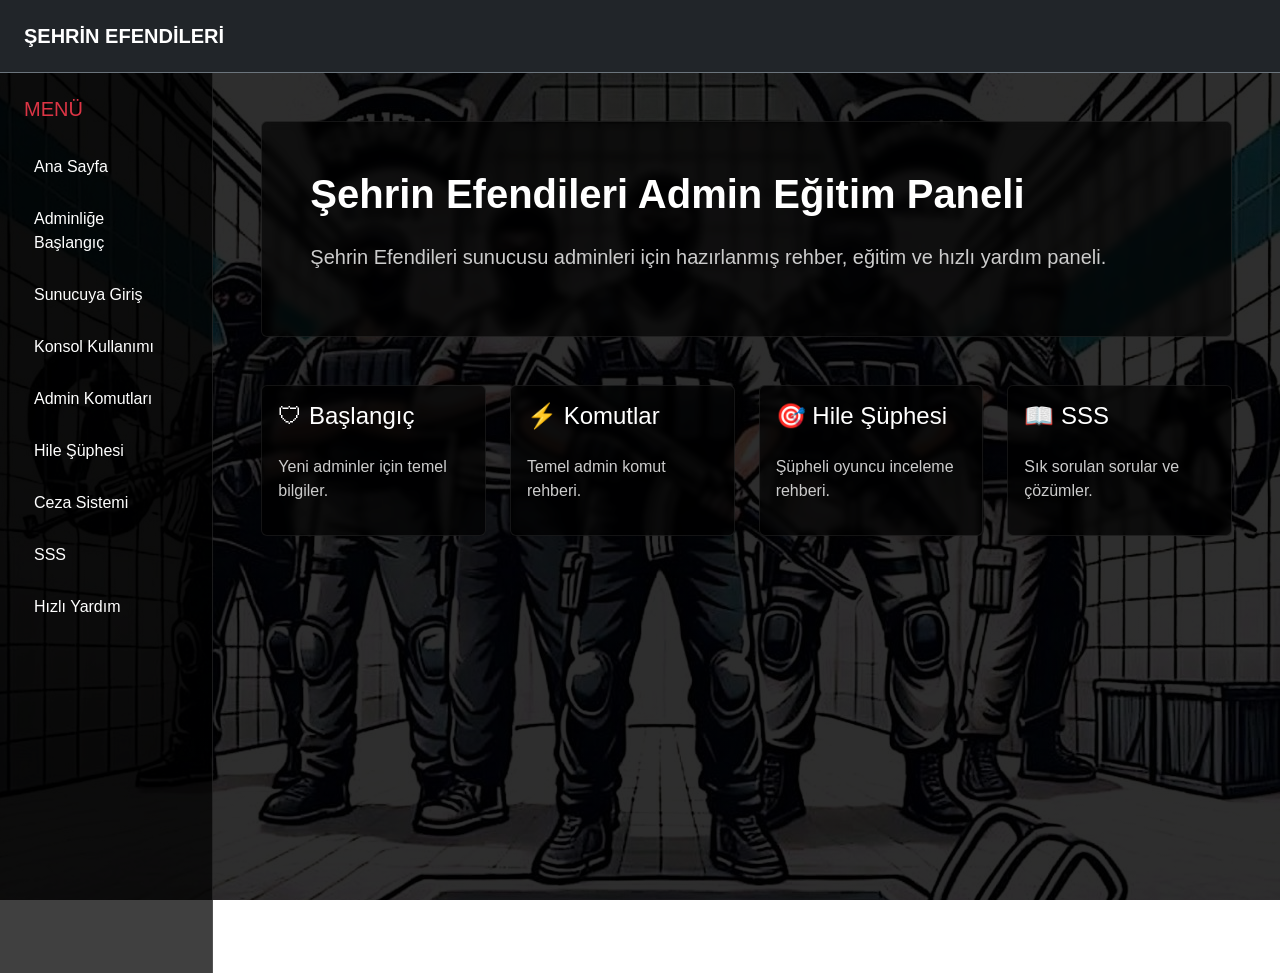
==== index.html @ a59249f4 "Update index.html" ====
<!DOCTYPE html>
<html lang="tr">

<head>
    <meta charset="UTF-8">
    <meta name="viewport" content="width=device-width, initial-scale=1.0">

    <title>Şehrin Efendileri Admin Paneli</title>

    <!-- Bootstrap -->
    <link href="https://cdn.jsdelivr.net/npm/bootstrap@5.3.3/dist/css/bootstrap.min.css" rel="stylesheet">

    <!-- CSS -->
    <link rel="stylesheet" href="assets/css/style.css">
</head>

<body>

    <!-- Üst Menü -->
    <nav class="navbar navbar-dark bg-dark px-4 py-3 border-bottom border-secondary">

        <span class="navbar-brand fw-bold">
            ŞEHRİN EFENDİLERİ
        </span>

    </nav>

    <!-- Ana Alan -->
    <div class="container-fluid">

        <div class="row">

            <!-- Sidebar -->
            <div class="col-md-3 col-lg-2 sidebar p-4">

                <h5 class="text-danger mb-4">
                    MENÜ
                </h5>

                <ul class="nav flex-column">

                    <li class="nav-item mb-2">
                        <a class="nav-link text-white" href="index.html">
                            Ana Sayfa
                        </a>
                    </li>

                    <li class="nav-item mb-2">
                        <a class="nav-link text-white" href="pages/baslangic.html">
                            Adminliğe Başlangıç
                        </a>
                    </li>

                    <li class="nav-item mb-2">
                        <a class="nav-link text-white" href="#">
                            Sunucuya Giriş
                        </a>
                    </li>

                    <li class="nav-item mb-2">
                        <a class="nav-link text-white" href="#">
                            Konsol Kullanımı
                        </a>
                    </li>

                    <li class="nav-item mb-2">
                        <a class="nav-link text-white" href="#">
                            Admin Komutları
                        </a>
                    </li>

                    <li class="nav-item mb-2">
                        <a class="nav-link text-white" href="#">
                            Hile Şüphesi
                        </a>
                    </li>

                    <li class="nav-item mb-2">
                        <a class="nav-link text-white" href="#">
                            Ceza Sistemi
                        </a>
                    </li>

                    <li class="nav-item mb-2">
                        <a class="nav-link text-white" href="#">
                            SSS
                        </a>
                    </li>

                    <li class="nav-item mb-2">
                        <a class="nav-link text-white" href="#">
                            Hızlı Yardım
                        </a>
                    </li>

                </ul>

            </div>

            <!-- İçerik Alanı -->
            <div class="col-md-9 col-lg-10 p-5">

                <!-- Hero -->
                <div class="hero-box p-5 rounded">

                    <h1 class="fw-bold mb-4">
                        Şehrin Efendileri Admin Eğitim Paneli
                    </h1>

                    <p class="lead">
                        Şehrin Efendileri sunucusu adminleri için hazırlanmış rehber,
                        eğitim ve hızlı yardım paneli.
                    </p>

                </div>

                <!-- Kartlar -->
                <div class="row mt-5">

                    <!-- Başlangıç -->
                    <div class="col-md-6 col-lg-3 mb-4">

                        <a href="pages/baslangic.html"
                           class="text-decoration-none">

                            <div class="card custom-card h-100 p-3">

                                <h4>
                                    🛡 Başlangıç
                                </h4>

                                <p class="mt-3">
                                    Yeni adminler için temel bilgiler.
                                </p>

                            </div>

                        </a>

                    </div>

                    <!-- Komutlar -->
                    <div class="col-md-6 col-lg-3 mb-4">

                        <div class="card custom-card h-100 p-3">

                            <h4>
                                ⚡ Komutlar
                            </h4>

                            <p class="mt-3">
                                Temel admin komut rehberi.
                            </p>

                        </div>

                    </div>

                    <!-- Hile -->
                    <div class="col-md-6 col-lg-3 mb-4">

                        <div class="card custom-card h-100 p-3">

                            <h4>
                                🎯 Hile Şüphesi
                            </h4>

                            <p class="mt-3">
                                Şüpheli oyuncu inceleme rehberi.
                            </p>

                        </div>

                    </div>

                    <!-- SSS -->
                    <div class="col-md-6 col-lg-3 mb-4">

                        <div class="card custom-card h-100 p-3">

                            <h4>
                                📖 SSS
                            </h4>

                            <p class="mt-3">
                                Sık sorulan sorular ve çözümler.
                            </p>

                        </div>

                    </div>

                </div>

            </div>

        </div>

    </div>

    <!-- Bootstrap JS -->
    <script src="https://cdn.jsdelivr.net/npm/bootstrap@5.3.3/dist/js/bootstrap.bundle.min.js"></script>

    <!-- JS -->
    <script src="assets/js/main.js"></script>

</body>

</html>
---- assets/css/style.css ----
body {
    margin: 0;
    padding: 0;
    min-height: 100vh;

    background:
        linear-gradient(rgba(0, 0, 0, 0.82),
        rgba(0, 0, 0, 0.82)),
        url('../img/background.jpg');

    background-size: cover;
    background-position: center;
    background-attachment: fixed;

    color: white;
    font-family: Arial, Helvetica, sans-serif;
}

/* Sidebar */

.sidebar {
    background-color: rgba(0, 0, 0, 0.75);
    min-height: 100vh;
    border-right: 1px solid rgba(255,255,255,0.1);
}

/* Menü Linkleri */

.nav-link {
    transition: 0.3s;
    border-radius: 8px;
    padding: 10px;
}

.nav-link:hover {
    background-color: rgba(255,255,255,0.08);
    color: #ff4d4d !important;
}

/* Hero Box */

.hero-box {
    background-color: rgba(0, 0, 0, 0.65);
    border: 1px solid rgba(255,255,255,0.08);
    backdrop-filter: blur(4px);
}

/* Kartlar */

.custom-card {
    background-color: rgba(0, 0, 0, 0.70);
    border: 1px solid rgba(255,255,255,0.08);
    color: white;
    transition: 0.3s;
    backdrop-filter: blur(3px);
}

.custom-card:hover {
    transform: translateY(-5px);
    border-color: #ff4d4d;
}

/* Yazılar */

p {
    color: #cccccc;
}

h1, h2, h3, h4, h5 {
    color: white;
}
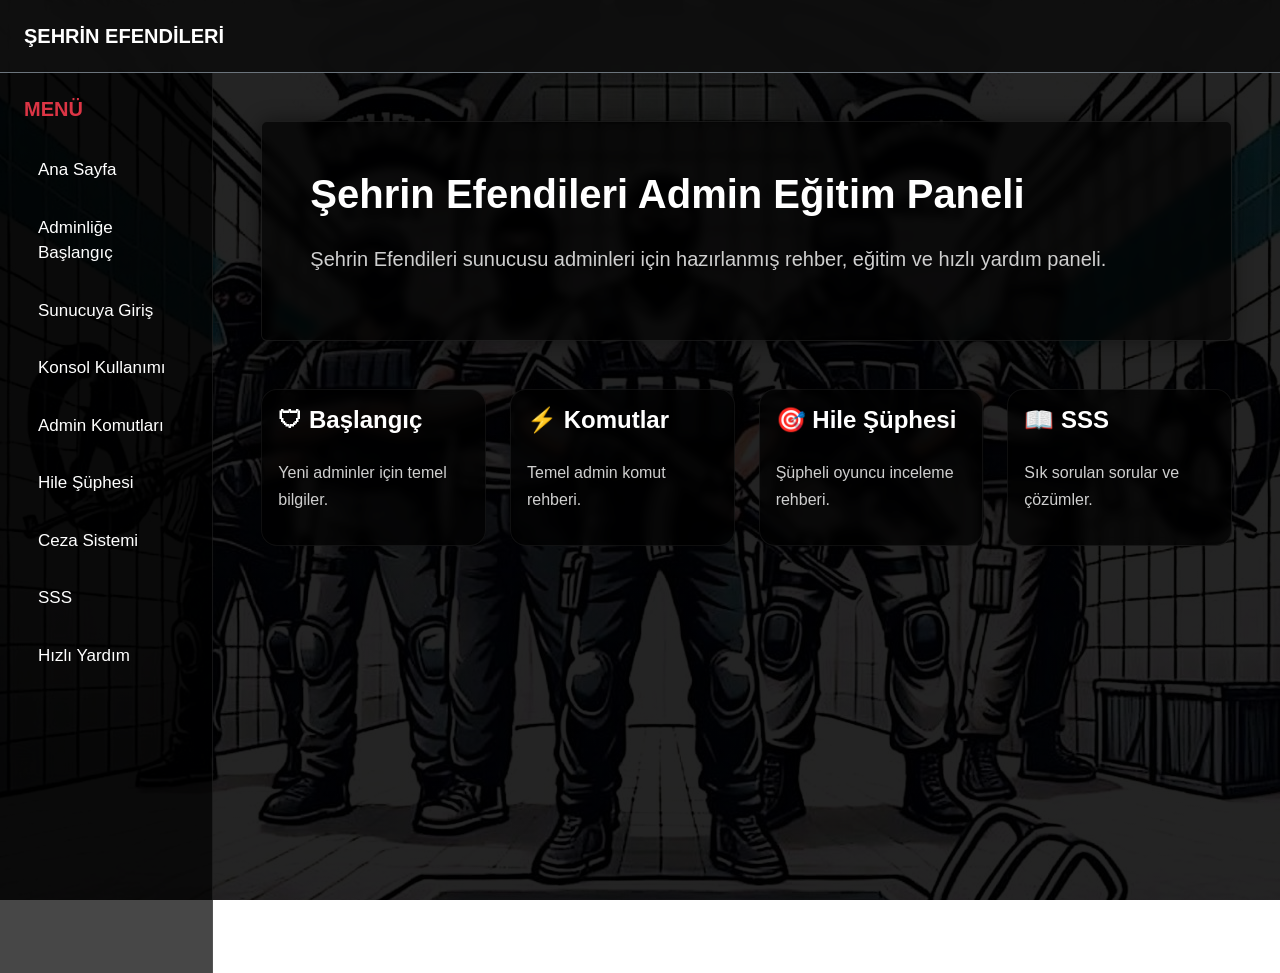
==== commit e6e79f75: "Update index.html" ====
--- a/index.html
+++ b/index.html
@@ -52,43 +52,43 @@
                     </li>
 
                     <li class="nav-item mb-2">
-                        <a class="nav-link text-white" href="#">
+                        <a class="nav-link text-white" href="pages/sunucuya-giris.html">
                             Sunucuya Giriş
                         </a>
                     </li>
 
                     <li class="nav-item mb-2">
-                        <a class="nav-link text-white" href="#">
+                        <a class="nav-link text-white" href="pages/konsol-kullanimi.html">
                             Konsol Kullanımı
                         </a>
                     </li>
 
                     <li class="nav-item mb-2">
-                        <a class="nav-link text-white" href="#">
+                        <a class="nav-link text-white" href="pages/admin-komutlari.html">
                             Admin Komutları
                         </a>
                     </li>
 
                     <li class="nav-item mb-2">
-                        <a class="nav-link text-white" href="#">
+                        <a class="nav-link text-white" href="pages/hile-suphesi.html">
                             Hile Şüphesi
                         </a>
                     </li>
 
                     <li class="nav-item mb-2">
-                        <a class="nav-link text-white" href="#">
+                        <a class="nav-link text-white" href="pages/ceza-sistemi.html">
                             Ceza Sistemi
                         </a>
                     </li>
 
                     <li class="nav-item mb-2">
-                        <a class="nav-link text-white" href="#">
+                        <a class="nav-link text-white" href="pages/sss.html">
                             SSS
                         </a>
                     </li>
 
                     <li class="nav-item mb-2">
-                        <a class="nav-link text-white" href="#">
+                        <a class="nav-link text-white" href="pages/hizli-yardim.html">
                             Hızlı Yardım
                         </a>
                     </li>
@@ -142,51 +142,66 @@
                     <!-- Komutlar -->
                     <div class="col-md-6 col-lg-3 mb-4">
 
-                        <div class="card custom-card h-100 p-3">
-
-                            <h4>
-                                ⚡ Komutlar
-                            </h4>
-
-                            <p class="mt-3">
-                                Temel admin komut rehberi.
-                            </p>
-
-                        </div>
+                        <a href="pages/admin-komutlari.html"
+                           class="text-decoration-none">
+
+                            <div class="card custom-card h-100 p-3">
+
+                                <h4>
+                                    ⚡ Komutlar
+                                </h4>
+
+                                <p class="mt-3">
+                                    Temel admin komut rehberi.
+                                </p>
+
+                            </div>
+
+                        </a>
 
                     </div>
 
                     <!-- Hile -->
                     <div class="col-md-6 col-lg-3 mb-4">
 
-                        <div class="card custom-card h-100 p-3">
-
-                            <h4>
-                                🎯 Hile Şüphesi
-                            </h4>
-
-                            <p class="mt-3">
-                                Şüpheli oyuncu inceleme rehberi.
-                            </p>
-
-                        </div>
+                        <a href="pages/hile-suphesi.html"
+                           class="text-decoration-none">
+
+                            <div class="card custom-card h-100 p-3">
+
+                                <h4>
+                                    🎯 Hile Şüphesi
+                                </h4>
+
+                                <p class="mt-3">
+                                    Şüpheli oyuncu inceleme rehberi.
+                                </p>
+
+                            </div>
+
+                        </a>
 
                     </div>
 
                     <!-- SSS -->
                     <div class="col-md-6 col-lg-3 mb-4">
 
-                        <div class="card custom-card h-100 p-3">
-
-                            <h4>
-                                📖 SSS
-                            </h4>
-
-                            <p class="mt-3">
-                                Sık sorulan sorular ve çözümler.
-                            </p>
-
-                        </div>
+                        <a href="pages/sss.html"
+                           class="text-decoration-none">
+
+                            <div class="card custom-card h-100 p-3">
+
+                                <h4>
+                                    📖 SSS
+                                </h4>
+
+                                <p class="mt-3">
+                                    Sık sorulan sorular ve çözümler.
+                                </p>
+
+                            </div>
+
+                        </a>
 
                     </div>
 
--- a/assets/css/style.css
+++ b/assets/css/style.css
@@ -4,8 +4,8 @@
     min-height: 100vh;
 
     background:
-        linear-gradient(rgba(0, 0, 0, 0.82),
-        rgba(0, 0, 0, 0.82)),
+        linear-gradient(rgba(0, 0, 0, 0.86),
+        rgba(0, 0, 0, 0.86)),
         url('../img/background.jpg');
 
     background-size: cover;
@@ -16,56 +16,145 @@
     font-family: Arial, Helvetica, sans-serif;
 }
 
+/* Navbar */
+
+.navbar {
+    backdrop-filter: blur(8px);
+    background-color: rgba(15, 15, 15, 0.92) !important;
+}
+
 /* Sidebar */
 
 .sidebar {
-    background-color: rgba(0, 0, 0, 0.75);
+    background-color: rgba(0, 0, 0, 0.72);
     min-height: 100vh;
-    border-right: 1px solid rgba(255,255,255,0.1);
+    border-right: 1px solid rgba(255,255,255,0.08);
 }
 
-/* Menü Linkleri */
+/* Menü */
 
 .nav-link {
-    transition: 0.3s;
-    border-radius: 8px;
-    padding: 10px;
+    color: white !important;
+    transition: all 0.25s ease;
+    border-radius: 10px;
+    padding: 12px 14px;
+    font-size: 17px;
 }
 
 .nav-link:hover {
-    background-color: rgba(255,255,255,0.08);
+    background-color: rgba(255,255,255,0.06);
+    color: #ff4d4d !important;
+    padding-left: 18px;
+}
+
+/* Aktif Menü */
+
+.active-link {
+    background-color: rgba(255, 77, 77, 0.15);
+    border-left: 3px solid #ff4d4d;
     color: #ff4d4d !important;
 }
 
-/* Hero Box */
+/* Hero Alanı */
 
 .hero-box {
-    background-color: rgba(0, 0, 0, 0.65);
+    background-color: rgba(0, 0, 0, 0.68);
     border: 1px solid rgba(255,255,255,0.08);
-    backdrop-filter: blur(4px);
+    backdrop-filter: blur(5px);
+
+    box-shadow:
+        0 0 20px rgba(0,0,0,0.45);
+
+    max-width: 1200px;
 }
 
 /* Kartlar */
 
 .custom-card {
-    background-color: rgba(0, 0, 0, 0.70);
-    border: 1px solid rgba(255,255,255,0.08);
+    background-color: rgba(0, 0, 0, 0.72);
+    border: 1px solid rgba(255,255,255,0.06);
     color: white;
-    transition: 0.3s;
-    backdrop-filter: blur(3px);
+
+    transition: all 0.25s ease;
+    backdrop-filter: blur(4px);
+
+    border-radius: 16px;
 }
 
 .custom-card:hover {
-    transform: translateY(-5px);
+    transform: translateY(-6px);
     border-color: #ff4d4d;
+
+    box-shadow:
+        0 0 20px rgba(255, 77, 77, 0.15);
 }
 
 /* Yazılar */
 
 p {
-    color: #cccccc;
+    color: #cfcfcf;
+    line-height: 1.7;
 }
 
 h1, h2, h3, h4, h5 {
     color: white;
+    font-weight: bold;
 }
+
+/* Liste */
+
+.guide-list {
+    padding-left: 20px;
+}
+
+.guide-list li {
+    margin-bottom: 14px;
+    color: #d8d8d8;
+}
+
+/* Link */
+
+a {
+    text-decoration: none !important;
+}
+
+/* Scrollbar */
+
+::-webkit-scrollbar {
+    width: 10px;
+}
+
+::-webkit-scrollbar-track {
+    background: #111;
+}
+
+::-webkit-scrollbar-thumb {
+    background: #444;
+    border-radius: 20px;
+}
+
+::-webkit-scrollbar-thumb:hover {
+    background: #666;
+}
+
+/* Responsive */
+
+@media (max-width: 768px) {
+
+    .sidebar {
+        min-height: auto;
+    }
+
+    .hero-box {
+        padding: 30px !important;
+    }
+
+    h1 {
+        font-size: 32px;
+    }
+
+    .nav-link {
+        font-size: 15px;
+    }
+
+}
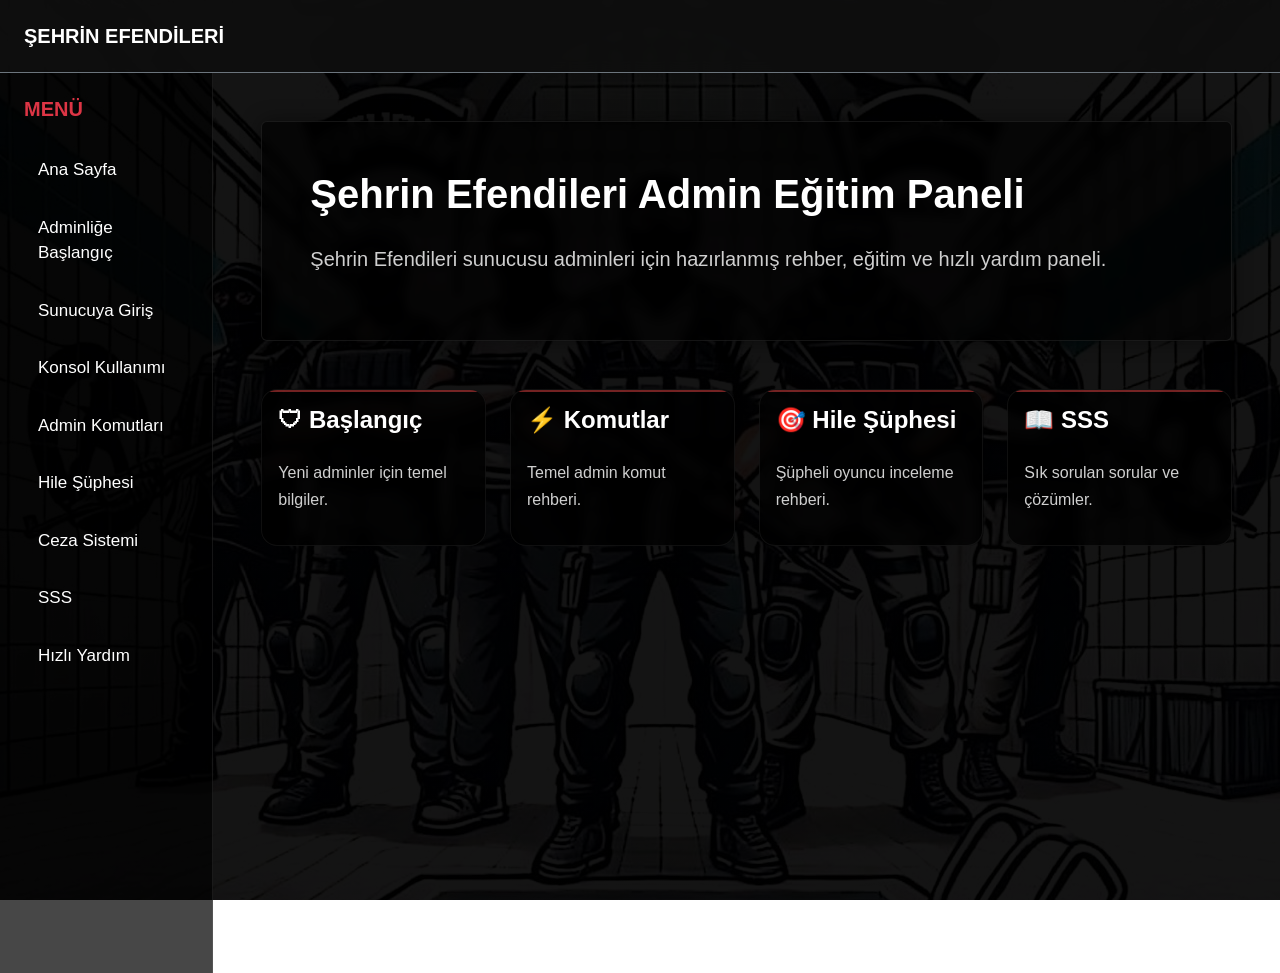
==== commit 36e6eff5: "Update index.html" ====
--- a/index.html
+++ b/index.html
@@ -219,6 +219,13 @@
     <!-- JS -->
     <script src="assets/js/main.js"></script>
 
+    <!-- Sayfa Açılınca En Üste Çık -->
+    <script>
+        window.onpageshow = function () {
+            window.scrollTo(0, 0);
+        };
+    </script>
+
 </body>
 
 </html>
--- a/assets/css/style.css
+++ b/assets/css/style.css
@@ -4,8 +4,8 @@
     min-height: 100vh;
 
     background:
-        linear-gradient(rgba(0, 0, 0, 0.86),
-        rgba(0, 0, 0, 0.86)),
+        linear-gradient(rgba(0, 0, 0, 0.92),
+        rgba(0, 0, 0, 0.92)),
         url('../img/background.jpg');
 
     background-size: cover;
@@ -79,6 +79,21 @@
     backdrop-filter: blur(4px);
 
     border-radius: 16px;
+
+    overflow: hidden;
+    position: relative;
+}
+
+.custom-card::before {
+    content: "";
+    position: absolute;
+    top: 0;
+    left: 0;
+
+    width: 100%;
+    height: 2px;
+
+    background: rgba(255,77,77,0.45);
 }
 
 .custom-card:hover {
@@ -89,6 +104,79 @@
         0 0 20px rgba(255, 77, 77, 0.15);
 }
 
+/* Komut Kutuları */
+
+.command-box {
+    background-color: rgba(255,255,255,0.03);
+    border: 1px solid rgba(255,255,255,0.06);
+    border-radius: 14px;
+    padding: 24px;
+    margin-bottom: 24px;
+
+    transition: 0.25s ease;
+}
+
+.command-box:hover {
+    border-color: rgba(255,77,77,0.45);
+    transform: translateY(-2px);
+}
+
+/* Komut Tipi */
+
+.command-type {
+    display: inline-block;
+    padding: 6px 12px;
+    border-radius: 30px;
+    font-size: 13px;
+    font-weight: bold;
+    margin-bottom: 14px;
+}
+
+.console-command {
+    background-color: rgba(255,77,77,0.18);
+    color: #ff4d4d;
+}
+
+.chat-command {
+    background-color: rgba(0,153,255,0.18);
+    color: #4db8ff;
+}
+
+/* Kod Kutuları */
+
+code {
+    display: block;
+    background-color: #111111;
+    border: 1px solid rgba(255,255,255,0.08);
+    border-radius: 10px;
+    padding: 14px;
+    color: #ff4d4d;
+    font-size: 15px;
+    margin-top: 10px;
+    word-break: break-word;
+}
+
+/* Form */
+
+.form-control {
+    padding: 14px;
+}
+
+.form-control:focus {
+    background-color: #111 !important;
+    color: white !important;
+    border-color: #ff4d4d !important;
+    box-shadow: none !important;
+}
+
+/* Görseller */
+
+img {
+    max-width: 100%;
+    height: auto;
+    display: block;
+}
+
 /* Yazılar */
 
 p {
@@ -118,6 +206,15 @@
     text-decoration: none !important;
 }
 
+/* Badge */
+
+.badge {
+    padding: 8px 14px;
+    border-radius: 30px;
+    font-weight: bold;
+    letter-spacing: 0.5px;
+}
+
 /* Scrollbar */
 
 ::-webkit-scrollbar {
@@ -141,20 +238,96 @@
 
 @media (max-width: 768px) {
 
+    body {
+        background-attachment: scroll;
+    }
+
+    /* Sidebar */
+
     .sidebar {
         min-height: auto;
-    }
-
-    .hero-box {
-        padding: 30px !important;
-    }
-
-    h1 {
-        font-size: 32px;
-    }
+        padding: 25px !important;
+    }
+
+    /* Menü */
 
     .nav-link {
         font-size: 15px;
-    }
-
-}
+        padding: 10px 12px;
+        margin-bottom: 6px;
+    }
+
+    /* İçerik */
+
+    .col-md-9.col-lg-10 {
+        padding: 20px !important;
+    }
+
+    /* Hero */
+
+    .hero-box {
+        padding: 24px !important;
+        margin-bottom: 30px !important;
+    }
+
+    .hero-box h1 {
+        font-size: 38px;
+        line-height: 1.1;
+    }
+
+    .hero-box .lead {
+        font-size: 17px;
+        line-height: 1.5;
+    }
+
+    /* Kartlar */
+
+    .custom-card {
+        padding: 24px !important;
+        margin-bottom: 28px !important;
+    }
+
+    .custom-card h2 {
+        font-size: 34px;
+        line-height: 1.2;
+    }
+
+    .custom-card h3 {
+        font-size: 28px;
+    }
+
+    /* Yazılar */
+
+    p {
+        font-size: 17px;
+        line-height: 1.7;
+    }
+
+    li {
+        font-size: 16px;
+        line-height: 1.6;
+    }
+
+    /* Komut Kutuları */
+
+    .command-box {
+        padding: 18px;
+    }
+
+    /* Kod */
+
+    code {
+        font-size: 15px;
+        padding: 16px;
+        overflow-x: auto;
+    }
+
+    /* Görseller */
+
+    img {
+        width: 100%;
+        height: auto;
+        margin-top: 10px;
+    }
+
+}
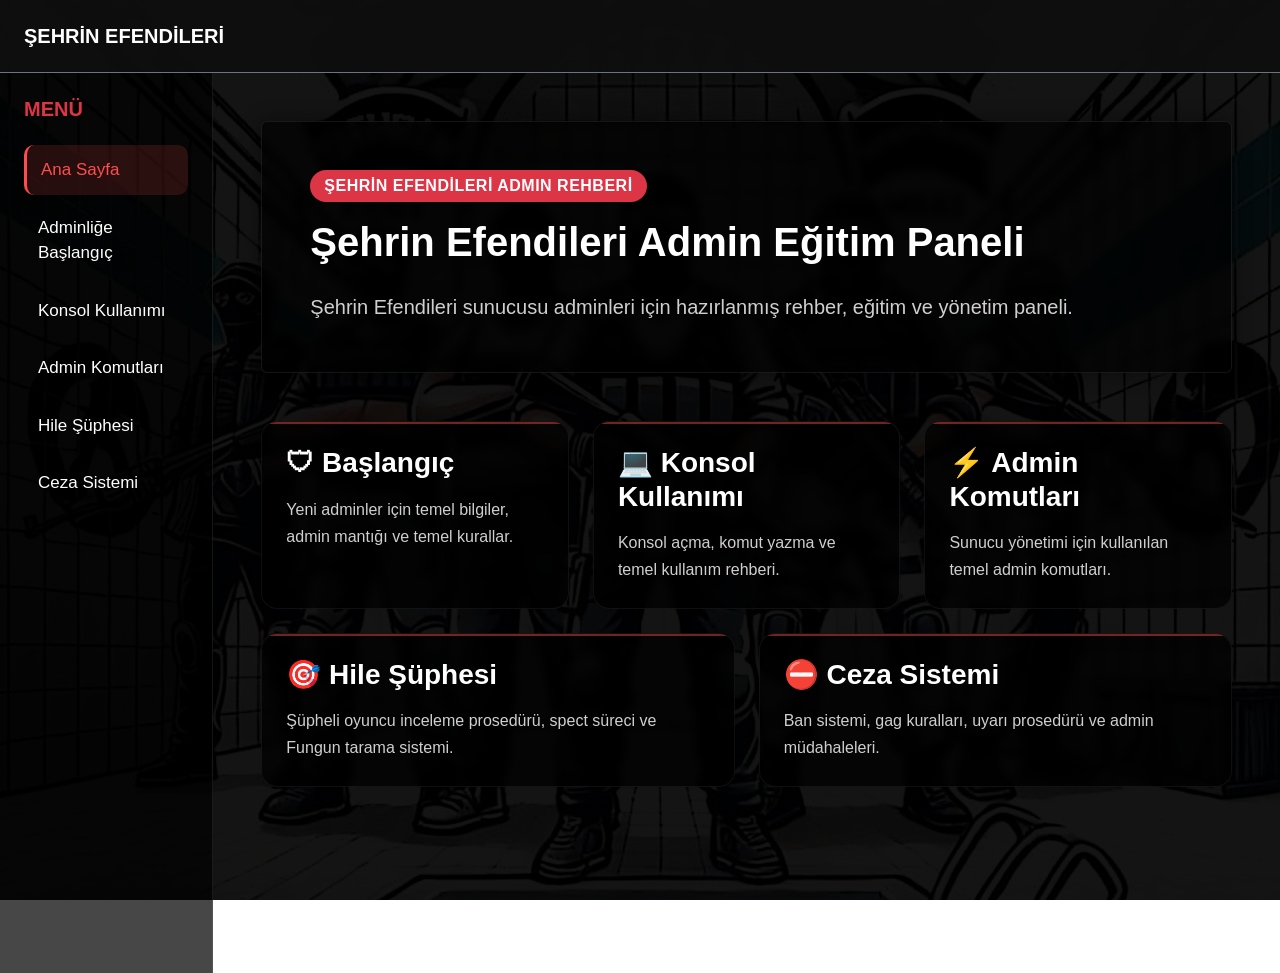
==== commit 251de3b7: "Update index.html" ====
--- a/index.html
+++ b/index.html
@@ -5,7 +5,9 @@
     <meta charset="UTF-8">
     <meta name="viewport" content="width=device-width, initial-scale=1.0">
 
-    <title>Şehrin Efendileri Admin Paneli</title>
+    <title>
+        Şehrin Efendileri Admin Paneli
+    </title>
 
     <!-- Bootstrap -->
     <link href="https://cdn.jsdelivr.net/npm/bootstrap@5.3.3/dist/css/bootstrap.min.css" rel="stylesheet">
@@ -40,7 +42,7 @@
                 <ul class="nav flex-column">
 
                     <li class="nav-item mb-2">
-                        <a class="nav-link text-white" href="index.html">
+                        <a class="nav-link active-link" href="index.html">
                             Ana Sayfa
                         </a>
                     </li>
@@ -52,12 +54,6 @@
                     </li>
 
                     <li class="nav-item mb-2">
-                        <a class="nav-link text-white" href="pages/sunucuya-giris.html">
-                            Sunucuya Giriş
-                        </a>
-                    </li>
-
-                    <li class="nav-item mb-2">
                         <a class="nav-link text-white" href="pages/konsol-kullanimi.html">
                             Konsol Kullanımı
                         </a>
@@ -81,18 +77,6 @@
                         </a>
                     </li>
 
-                    <li class="nav-item mb-2">
-                        <a class="nav-link text-white" href="pages/sss.html">
-                            SSS
-                        </a>
-                    </li>
-
-                    <li class="nav-item mb-2">
-                        <a class="nav-link text-white" href="pages/hizli-yardim.html">
-                            Hızlı Yardım
-                        </a>
-                    </li>
-
                 </ul>
 
             </div>
@@ -101,36 +85,63 @@
             <div class="col-md-9 col-lg-10 p-5">
 
                 <!-- Hero -->
-                <div class="hero-box p-5 rounded">
+                <div class="hero-box p-5 rounded mb-5">
+
+                    <span class="badge bg-danger mb-3 fs-6">
+                        ŞEHRİN EFENDİLERİ ADMIN REHBERİ
+                    </span>
 
                     <h1 class="fw-bold mb-4">
                         Şehrin Efendileri Admin Eğitim Paneli
                     </h1>
 
-                    <p class="lead">
-                        Şehrin Efendileri sunucusu adminleri için hazırlanmış rehber,
-                        eğitim ve hızlı yardım paneli.
+                    <p class="lead mb-0">
+                        Şehrin Efendileri sunucusu adminleri için hazırlanmış
+                        rehber, eğitim ve yönetim paneli.
                     </p>
 
                 </div>
 
                 <!-- Kartlar -->
-                <div class="row mt-5">
+                <div class="row">
 
                     <!-- Başlangıç -->
-                    <div class="col-md-6 col-lg-3 mb-4">
+                    <div class="col-md-6 col-lg-4 mb-4">
 
                         <a href="pages/baslangic.html"
                            class="text-decoration-none">
 
-                            <div class="card custom-card h-100 p-3">
-
-                                <h4>
+                            <div class="card custom-card h-100 p-4">
+
+                                <h3 class="mb-3">
                                     🛡 Başlangıç
-                                </h4>
-
-                                <p class="mt-3">
-                                    Yeni adminler için temel bilgiler.
+                                </h3>
+
+                                <p class="mb-0">
+                                    Yeni adminler için temel bilgiler,
+                                    admin mantığı ve temel kurallar.
+                                </p>
+
+                            </div>
+
+                        </a>
+
+                    </div>
+
+                    <!-- Konsol -->
+                    <div class="col-md-6 col-lg-4 mb-4">
+
+                        <a href="pages/konsol-kullanimi.html"
+                           class="text-decoration-none">
+
+                            <div class="card custom-card h-100 p-4">
+
+                                <h3 class="mb-3">
+                                    💻 Konsol Kullanımı
+                                </h3>
+
+                                <p class="mb-0">
+                                    Konsol açma, komut yazma ve temel kullanım rehberi.
                                 </p>
 
                             </div>
@@ -140,19 +151,19 @@
                     </div>
 
                     <!-- Komutlar -->
-                    <div class="col-md-6 col-lg-3 mb-4">
+                    <div class="col-md-6 col-lg-4 mb-4">
 
                         <a href="pages/admin-komutlari.html"
                            class="text-decoration-none">
 
-                            <div class="card custom-card h-100 p-3">
-
-                                <h4>
-                                    ⚡ Komutlar
-                                </h4>
-
-                                <p class="mt-3">
-                                    Temel admin komut rehberi.
+                            <div class="card custom-card h-100 p-4">
+
+                                <h3 class="mb-3">
+                                    ⚡ Admin Komutları
+                                </h3>
+
+                                <p class="mb-0">
+                                    Sunucu yönetimi için kullanılan temel admin komutları.
                                 </p>
 
                             </div>
@@ -162,41 +173,43 @@
                     </div>
 
                     <!-- Hile -->
-                    <div class="col-md-6 col-lg-3 mb-4">
+                    <div class="col-md-6 col-lg-6 mb-4">
 
                         <a href="pages/hile-suphesi.html"
                            class="text-decoration-none">
 
-                            <div class="card custom-card h-100 p-3">
-
-                                <h4>
+                            <div class="card custom-card h-100 p-4">
+
+                                <h3 class="mb-3">
                                     🎯 Hile Şüphesi
-                                </h4>
-
-                                <p class="mt-3">
-                                    Şüpheli oyuncu inceleme rehberi.
-                                </p>
-
-                            </div>
-
-                        </a>
-
-                    </div>
-
-                    <!-- SSS -->
-                    <div class="col-md-6 col-lg-3 mb-4">
-
-                        <a href="pages/sss.html"
-                           class="text-decoration-none">
-
-                            <div class="card custom-card h-100 p-3">
-
-                                <h4>
-                                    📖 SSS
-                                </h4>
-
-                                <p class="mt-3">
-                                    Sık sorulan sorular ve çözümler.
+                                </h3>
+
+                                <p class="mb-0">
+                                    Şüpheli oyuncu inceleme prosedürü,
+                                    spect süreci ve Fungun tarama sistemi.
+                                </p>
+
+                            </div>
+
+                        </a>
+
+                    </div>
+
+                    <!-- Ceza -->
+                    <div class="col-md-6 col-lg-6 mb-4">
+
+                        <a href="pages/ceza-sistemi.html"
+                           class="text-decoration-none">
+
+                            <div class="card custom-card h-100 p-4">
+
+                                <h3 class="mb-3">
+                                    ⛔ Ceza Sistemi
+                                </h3>
+
+                                <p class="mb-0">
+                                    Ban sistemi, gag kuralları,
+                                    uyarı prosedürü ve admin müdahaleleri.
                                 </p>
 
                             </div>
@@ -221,9 +234,9 @@
 
     <!-- Sayfa Açılınca En Üste Çık -->
     <script>
-        window.onpageshow = function () {
+        window.addEventListener("pageshow", function () {
             window.scrollTo(0, 0);
-        };
+        });
     </script>
 
 </body>
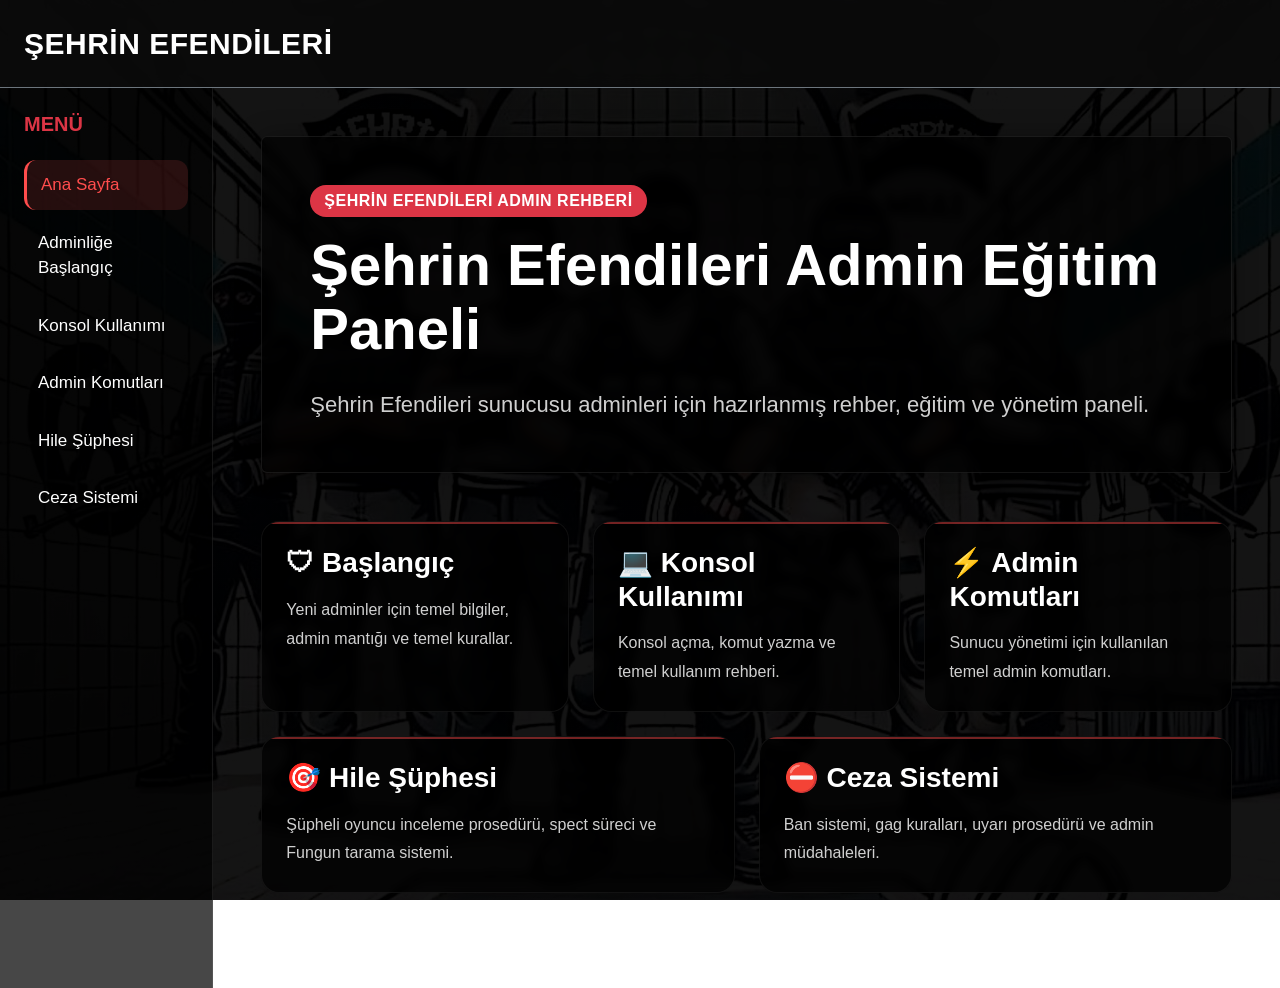
==== commit e8858042: "Update index.html" ====
--- a/index.html
+++ b/index.html
@@ -2,23 +2,29 @@
 <html lang="tr">
 
 <head>
+
     <meta charset="UTF-8">
-    <meta name="viewport" content="width=device-width, initial-scale=1.0">
+
+    <meta name="viewport"
+          content="width=device-width, initial-scale=1.0">
 
     <title>
         Şehrin Efendileri Admin Paneli
     </title>
 
     <!-- Bootstrap -->
-    <link href="https://cdn.jsdelivr.net/npm/bootstrap@5.3.3/dist/css/bootstrap.min.css" rel="stylesheet">
+    <link href="https://cdn.jsdelivr.net/npm/bootstrap@5.3.3/dist/css/bootstrap.min.css"
+          rel="stylesheet">
 
     <!-- CSS -->
-    <link rel="stylesheet" href="assets/css/style.css">
+    <link rel="stylesheet"
+          href="assets/css/style.css">
+
 </head>
 
 <body>
 
-    <!-- Üst Menü -->
+    <!-- Navbar -->
     <nav class="navbar navbar-dark bg-dark px-4 py-3 border-bottom border-secondary">
 
         <span class="navbar-brand fw-bold">
@@ -42,37 +48,43 @@
                 <ul class="nav flex-column">
 
                     <li class="nav-item mb-2">
-                        <a class="nav-link active-link" href="index.html">
+                        <a class="nav-link active-link"
+                           href="index.html">
                             Ana Sayfa
                         </a>
                     </li>
 
                     <li class="nav-item mb-2">
-                        <a class="nav-link text-white" href="pages/baslangic.html">
+                        <a class="nav-link text-white"
+                           href="pages/baslangic.html">
                             Adminliğe Başlangıç
                         </a>
                     </li>
 
                     <li class="nav-item mb-2">
-                        <a class="nav-link text-white" href="pages/konsol-kullanimi.html">
+                        <a class="nav-link text-white"
+                           href="pages/konsol-kullanimi.html">
                             Konsol Kullanımı
                         </a>
                     </li>
 
                     <li class="nav-item mb-2">
-                        <a class="nav-link text-white" href="pages/admin-komutlari.html">
+                        <a class="nav-link text-white"
+                           href="pages/admin-komutlari.html">
                             Admin Komutları
                         </a>
                     </li>
 
                     <li class="nav-item mb-2">
-                        <a class="nav-link text-white" href="pages/hile-suphesi.html">
+                        <a class="nav-link text-white"
+                           href="pages/hile-suphesi.html">
                             Hile Şüphesi
                         </a>
                     </li>
 
                     <li class="nav-item mb-2">
-                        <a class="nav-link text-white" href="pages/ceza-sistemi.html">
+                        <a class="nav-link text-white"
+                           href="pages/ceza-sistemi.html">
                             Ceza Sistemi
                         </a>
                     </li>
@@ -81,7 +93,7 @@
 
             </div>
 
-            <!-- İçerik Alanı -->
+            <!-- İçerik -->
             <div class="col-md-9 col-lg-10 p-5">
 
                 <!-- Hero -->
@@ -234,9 +246,13 @@
 
     <!-- Sayfa Açılınca En Üste Çık -->
     <script>
+
         window.addEventListener("pageshow", function () {
+
             window.scrollTo(0, 0);
+
         });
+
     </script>
 
 </body>
--- a/assets/css/style.css
+++ b/assets/css/style.css
@@ -1,240 +1,404 @@
-body {
+/* =======================================================
+   GENEL
+======================================================= */
+
+* {
     margin: 0;
     padding: 0;
+    box-sizing: border-box;
+}
+
+html {
+    scroll-behavior: smooth;
+}
+
+body {
     min-height: 100vh;
 
     background:
-        linear-gradient(rgba(0, 0, 0, 0.92),
-        rgba(0, 0, 0, 0.92)),
+        linear-gradient(
+            rgba(0, 0, 0, 0.92),
+            rgba(0, 0, 0, 0.92)
+        ),
         url('../img/background.jpg');
 
     background-size: cover;
     background-position: center;
     background-attachment: fixed;
 
-    color: white;
+    color: #ffffff;
+
     font-family: Arial, Helvetica, sans-serif;
-}
-
-/* Navbar */
+    overflow-x: hidden;
+}
+
+/* =======================================================
+   NAVBAR
+======================================================= */
 
 .navbar {
     backdrop-filter: blur(8px);
-    background-color: rgba(15, 15, 15, 0.92) !important;
-}
-
-/* Sidebar */
+
+    background-color: rgba(10, 10, 10, 0.92) !important;
+
+    border-bottom: 1px solid rgba(255, 255, 255, 0.08);
+}
+
+.navbar-brand {
+    font-size: 30px;
+    letter-spacing: 0.5px;
+}
+
+/* =======================================================
+   SIDEBAR
+======================================================= */
 
 .sidebar {
+    min-height: 100vh;
+
     background-color: rgba(0, 0, 0, 0.72);
-    min-height: 100vh;
-    border-right: 1px solid rgba(255,255,255,0.08);
-}
-
-/* Menü */
+
+    border-right: 1px solid rgba(255, 255, 255, 0.08);
+}
+
+/* =======================================================
+   MENÜ
+======================================================= */
 
 .nav-link {
-    color: white !important;
+    color: #ffffff !important;
+
+    padding: 12px 14px;
+
+    border-radius: 12px;
+
+    font-size: 17px;
+    font-weight: 500;
+
     transition: all 0.25s ease;
-    border-radius: 10px;
-    padding: 12px 14px;
-    font-size: 17px;
 }
 
 .nav-link:hover {
-    background-color: rgba(255,255,255,0.06);
+    background-color: rgba(255, 255, 255, 0.05);
+
     color: #ff4d4d !important;
-    padding-left: 18px;
-}
-
-/* Aktif Menü */
+
+    transform: translateX(4px);
+}
+
+/* =======================================================
+   AKTİF MENÜ
+======================================================= */
 
 .active-link {
-    background-color: rgba(255, 77, 77, 0.15);
+    background-color: rgba(255, 77, 77, 0.14);
+
     border-left: 3px solid #ff4d4d;
+
     color: #ff4d4d !important;
 }
 
-/* Hero Alanı */
+/* =======================================================
+   HERO
+======================================================= */
 
 .hero-box {
     background-color: rgba(0, 0, 0, 0.68);
-    border: 1px solid rgba(255,255,255,0.08);
+
+    border: 1px solid rgba(255, 255, 255, 0.08);
+
+    border-radius: 18px;
+
     backdrop-filter: blur(5px);
 
     box-shadow:
-        0 0 20px rgba(0,0,0,0.45);
-
-    max-width: 1200px;
-}
-
-/* Kartlar */
+        0 0 25px rgba(0, 0, 0, 0.35);
+}
+
+.hero-box h1 {
+    font-size: 58px;
+    line-height: 1.1;
+}
+
+.hero-box .lead {
+    font-size: 22px;
+    color: #cfcfcf;
+}
+
+/* =======================================================
+   KARTLAR
+======================================================= */
 
 .custom-card {
     background-color: rgba(0, 0, 0, 0.72);
-    border: 1px solid rgba(255,255,255,0.06);
-    color: white;
+
+    border: 1px solid rgba(255, 255, 255, 0.06);
+
+    border-radius: 18px;
+
+    color: #ffffff;
+
+    overflow: hidden;
+
+    position: relative;
 
     transition: all 0.25s ease;
+
     backdrop-filter: blur(4px);
-
-    border-radius: 16px;
-
-    overflow: hidden;
-    position: relative;
 }
 
 .custom-card::before {
     content: "";
+
     position: absolute;
+
     top: 0;
     left: 0;
 
     width: 100%;
     height: 2px;
 
-    background: rgba(255,77,77,0.45);
+    background: rgba(255, 77, 77, 0.45);
 }
 
 .custom-card:hover {
     transform: translateY(-6px);
-    border-color: #ff4d4d;
+
+    border-color: rgba(255, 77, 77, 0.55);
 
     box-shadow:
-        0 0 20px rgba(255, 77, 77, 0.15);
-}
-
-/* Komut Kutuları */
+        0 0 24px rgba(255, 77, 77, 0.14);
+}
+
+.custom-card h2,
+.custom-card h3,
+.custom-card h4 {
+    margin-bottom: 14px;
+}
+
+/* =======================================================
+   KOMUT KUTULARI
+======================================================= */
 
 .command-box {
-    background-color: rgba(255,255,255,0.03);
-    border: 1px solid rgba(255,255,255,0.06);
+    background-color: rgba(255, 255, 255, 0.03);
+
+    border: 1px solid rgba(255, 255, 255, 0.06);
+
     border-radius: 14px;
+
     padding: 24px;
+
     margin-bottom: 24px;
 
-    transition: 0.25s ease;
+    transition: all 0.25s ease;
 }
 
 .command-box:hover {
-    border-color: rgba(255,77,77,0.45);
+    border-color: rgba(255, 77, 77, 0.45);
+
     transform: translateY(-2px);
 }
 
-/* Komut Tipi */
+/* =======================================================
+   KOMUT TİPLERİ
+======================================================= */
 
 .command-type {
     display: inline-block;
+
     padding: 6px 12px;
+
     border-radius: 30px;
+
     font-size: 13px;
     font-weight: bold;
+
     margin-bottom: 14px;
 }
 
 .console-command {
-    background-color: rgba(255,77,77,0.18);
+    background-color: rgba(255, 77, 77, 0.18);
+
     color: #ff4d4d;
 }
 
 .chat-command {
-    background-color: rgba(0,153,255,0.18);
+    background-color: rgba(0, 153, 255, 0.18);
+
     color: #4db8ff;
 }
 
-/* Kod Kutuları */
+/* =======================================================
+   KOD KUTUSU
+======================================================= */
 
 code {
     display: block;
+
     background-color: #111111;
-    border: 1px solid rgba(255,255,255,0.08);
+
+    border: 1px solid rgba(255, 255, 255, 0.08);
+
     border-radius: 10px;
+
     padding: 14px;
+
     color: #ff4d4d;
+
     font-size: 15px;
+
     margin-top: 10px;
+
+    overflow-x: auto;
+
     word-break: break-word;
 }
 
-/* Form */
+/* =======================================================
+   FORM
+======================================================= */
 
 .form-control {
+    background-color: rgba(255, 255, 255, 0.04);
+
+    border: 1px solid rgba(255, 255, 255, 0.08);
+
+    color: #ffffff;
+
     padding: 14px;
 }
 
 .form-control:focus {
-    background-color: #111 !important;
-    color: white !important;
+    background-color: #111111 !important;
+
+    color: #ffffff !important;
+
     border-color: #ff4d4d !important;
+
     box-shadow: none !important;
 }
 
-/* Görseller */
+/* =======================================================
+   YAZILAR
+======================================================= */
+
+h1,
+h2,
+h3,
+h4,
+h5,
+h6 {
+    color: #ffffff;
+
+    font-weight: 700;
+}
+
+p {
+    color: #d0d0d0;
+
+    line-height: 1.8;
+
+    margin-bottom: 16px;
+}
+
+/* =======================================================
+   LİSTE
+======================================================= */
+
+.guide-list {
+    padding-left: 20px;
+
+    margin-bottom: 0;
+}
+
+.guide-list li {
+    margin-bottom: 14px;
+
+    color: #d8d8d8;
+
+    line-height: 1.7;
+}
+
+/* =======================================================
+   GÖRSELLER
+======================================================= */
 
 img {
     max-width: 100%;
+
     height: auto;
+
     display: block;
 }
 
-/* Yazılar */
-
-p {
-    color: #cfcfcf;
-    line-height: 1.7;
-}
-
-h1, h2, h3, h4, h5 {
-    color: white;
-    font-weight: bold;
-}
-
-/* Liste */
-
-.guide-list {
-    padding-left: 20px;
-}
-
-.guide-list li {
-    margin-bottom: 14px;
-    color: #d8d8d8;
-}
-
-/* Link */
+/* =======================================================
+   LINK
+======================================================= */
 
 a {
     text-decoration: none !important;
 }
 
-/* Badge */
+/* =======================================================
+   BADGE
+======================================================= */
 
 .badge {
     padding: 8px 14px;
+
     border-radius: 30px;
+
     font-weight: bold;
+
     letter-spacing: 0.5px;
 }
 
-/* Scrollbar */
+/* =======================================================
+   HR
+======================================================= */
+
+hr {
+    opacity: 0.2;
+}
+
+/* =======================================================
+   SCROLLBAR
+======================================================= */
 
 ::-webkit-scrollbar {
     width: 10px;
 }
 
 ::-webkit-scrollbar-track {
-    background: #111;
+    background: #111111;
 }
 
 ::-webkit-scrollbar-thumb {
-    background: #444;
+    background: #444444;
+
     border-radius: 20px;
 }
 
 ::-webkit-scrollbar-thumb:hover {
-    background: #666;
-}
-
-/* Responsive */
+    background: #666666;
+}
+
+/* =======================================================
+   RESPONSIVE
+======================================================= */
+
+@media (max-width: 991px) {
+
+    .sidebar {
+        min-height: auto;
+    }
+
+    .hero-box h1 {
+        font-size: 44px;
+    }
+
+}
 
 @media (max-width: 768px) {
 
@@ -245,7 +409,6 @@
     /* Sidebar */
 
     .sidebar {
-        min-height: auto;
         padding: 25px !important;
     }
 
@@ -253,7 +416,9 @@
 
     .nav-link {
         font-size: 15px;
+
         padding: 10px 12px;
+
         margin-bottom: 6px;
     }
 
@@ -267,48 +432,53 @@
 
     .hero-box {
         padding: 24px !important;
+
         margin-bottom: 30px !important;
     }
 
     .hero-box h1 {
-        font-size: 38px;
-        line-height: 1.1;
+        font-size: 36px;
+
+        line-height: 1.15;
     }
 
     .hero-box .lead {
         font-size: 17px;
-        line-height: 1.5;
-    }
-
-    /* Kartlar */
+
+        line-height: 1.6;
+    }
+
+    /* Kart */
 
     .custom-card {
-        padding: 24px !important;
-        margin-bottom: 28px !important;
+        padding: 22px !important;
     }
 
     .custom-card h2 {
-        font-size: 34px;
-        line-height: 1.2;
+        font-size: 30px;
     }
 
     .custom-card h3 {
-        font-size: 28px;
+        font-size: 26px;
+    }
+
+    .custom-card h4 {
+        font-size: 22px;
     }
 
     /* Yazılar */
 
     p {
-        font-size: 17px;
+        font-size: 16px;
+
         line-height: 1.7;
     }
 
-    li {
+    .guide-list li {
         font-size: 16px;
-        line-height: 1.6;
-    }
-
-    /* Komut Kutuları */
+    }
+
+    /* Komut Kutusu */
 
     .command-box {
         padding: 18px;
@@ -317,17 +487,29 @@
     /* Kod */
 
     code {
-        font-size: 15px;
-        padding: 16px;
-        overflow-x: auto;
-    }
-
-    /* Görseller */
-
-    img {
-        width: 100%;
-        height: auto;
-        margin-top: 10px;
-    }
-
-}
+        font-size: 14px;
+
+        padding: 14px;
+    }
+
+}
+
+@media (max-width: 576px) {
+
+    .navbar-brand {
+        font-size: 24px;
+    }
+
+    .hero-box h1 {
+        font-size: 30px;
+    }
+
+    .hero-box .lead {
+        font-size: 16px;
+    }
+
+    .badge {
+        font-size: 12px;
+    }
+
+}
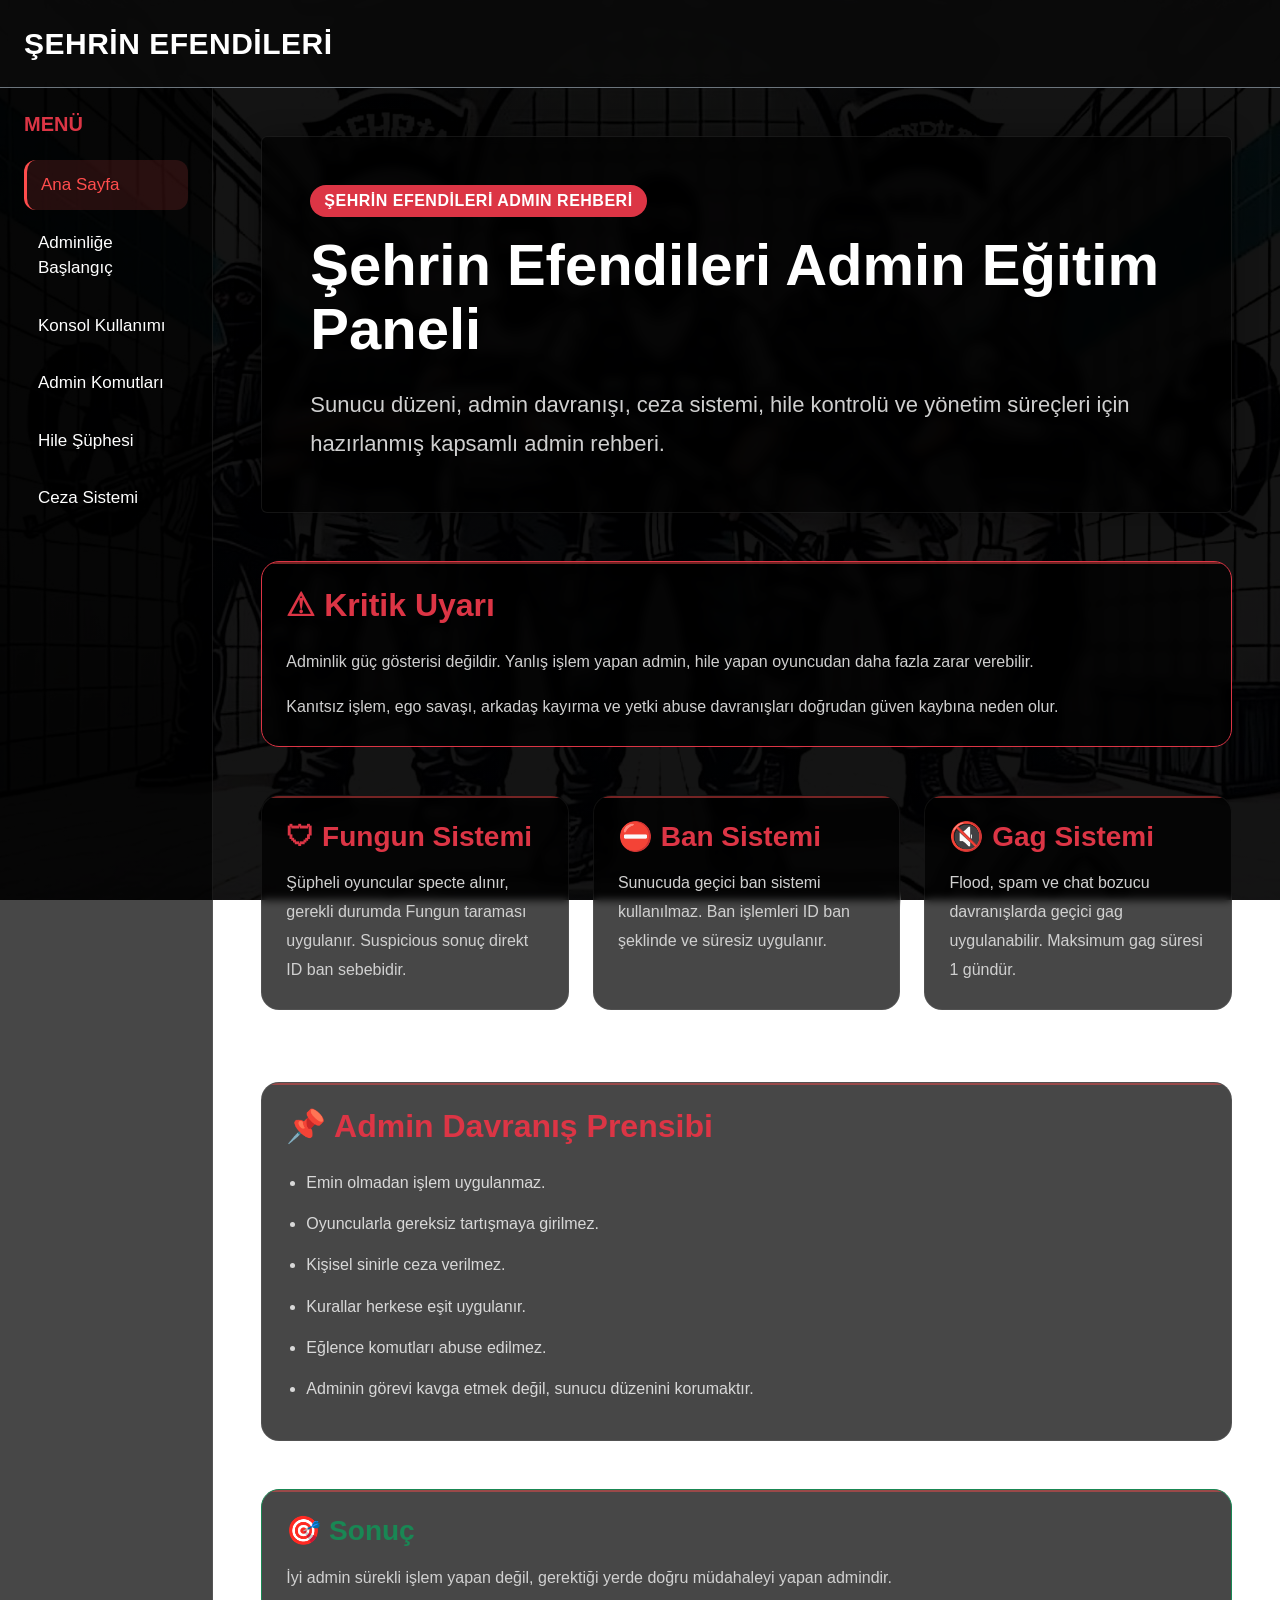
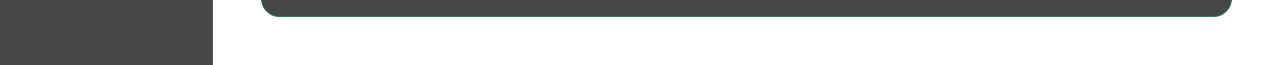
==== commit 9a4464bb: "Update index.html" ====
--- a/index.html
+++ b/index.html
@@ -108,127 +108,144 @@
                     </h1>
 
                     <p class="lead mb-0">
-                        Şehrin Efendileri sunucusu adminleri için hazırlanmış
-                        rehber, eğitim ve yönetim paneli.
-                    </p>
-
-                </div>
-
-                <!-- Kartlar -->
-                <div class="row">
-
-                    <!-- Başlangıç -->
-                    <div class="col-md-6 col-lg-4 mb-4">
-
-                        <a href="pages/baslangic.html"
-                           class="text-decoration-none">
-
-                            <div class="card custom-card h-100 p-4">
-
-                                <h3 class="mb-3">
-                                    🛡 Başlangıç
-                                </h3>
-
-                                <p class="mb-0">
-                                    Yeni adminler için temel bilgiler,
-                                    admin mantığı ve temel kurallar.
-                                </p>
-
-                            </div>
-
-                        </a>
+                        Sunucu düzeni, admin davranışı, ceza sistemi,
+                        hile kontrolü ve yönetim süreçleri için hazırlanmış
+                        kapsamlı admin rehberi.
+                    </p>
+
+                </div>
+
+                <!-- Kritik Uyarı -->
+                <div class="card custom-card p-4 mb-5 border border-danger">
+
+                    <h2 class="text-danger mb-4">
+                        ⚠ Kritik Uyarı
+                    </h2>
+
+                    <p>
+                        Adminlik güç gösterisi değildir.
+                        Yanlış işlem yapan admin,
+                        hile yapan oyuncudan daha fazla zarar verebilir.
+                    </p>
+
+                    <p class="mb-0">
+                        Kanıtsız işlem, ego savaşı,
+                        arkadaş kayırma ve yetki abuse davranışları
+                        doğrudan güven kaybına neden olur.
+                    </p>
+
+                </div>
+
+                <!-- Temel Sistem -->
+                <div class="row mb-5">
+
+                    <!-- Fungun -->
+                    <div class="col-lg-4 mb-4">
+
+                        <div class="card custom-card h-100 p-4">
+
+                            <h3 class="mb-3 text-danger">
+                                🛡 Fungun Sistemi
+                            </h3>
+
+                            <p class="mb-0">
+                                Şüpheli oyuncular specte alınır,
+                                gerekli durumda Fungun taraması uygulanır.
+                                Suspicious sonuç direkt ID ban sebebidir.
+                            </p>
+
+                        </div>
 
                     </div>
 
-                    <!-- Konsol -->
-                    <div class="col-md-6 col-lg-4 mb-4">
-
-                        <a href="pages/konsol-kullanimi.html"
-                           class="text-decoration-none">
-
-                            <div class="card custom-card h-100 p-4">
-
-                                <h3 class="mb-3">
-                                    💻 Konsol Kullanımı
-                                </h3>
-
-                                <p class="mb-0">
-                                    Konsol açma, komut yazma ve temel kullanım rehberi.
-                                </p>
-
-                            </div>
-
-                        </a>
+                    <!-- Ban -->
+                    <div class="col-lg-4 mb-4">
+
+                        <div class="card custom-card h-100 p-4">
+
+                            <h3 class="mb-3 text-danger">
+                                ⛔ Ban Sistemi
+                            </h3>
+
+                            <p class="mb-0">
+                                Sunucuda geçici ban sistemi kullanılmaz.
+                                Ban işlemleri ID ban şeklinde ve süresiz uygulanır.
+                            </p>
+
+                        </div>
 
                     </div>
 
-                    <!-- Komutlar -->
-                    <div class="col-md-6 col-lg-4 mb-4">
-
-                        <a href="pages/admin-komutlari.html"
-                           class="text-decoration-none">
-
-                            <div class="card custom-card h-100 p-4">
-
-                                <h3 class="mb-3">
-                                    ⚡ Admin Komutları
-                                </h3>
-
-                                <p class="mb-0">
-                                    Sunucu yönetimi için kullanılan temel admin komutları.
-                                </p>
-
-                            </div>
-
-                        </a>
+                    <!-- Gag -->
+                    <div class="col-lg-4 mb-4">
+
+                        <div class="card custom-card h-100 p-4">
+
+                            <h3 class="mb-3 text-danger">
+                                🔇 Gag Sistemi
+                            </h3>
+
+                            <p class="mb-0">
+                                Flood, spam ve chat bozucu davranışlarda
+                                geçici gag uygulanabilir.
+                                Maksimum gag süresi 1 gündür.
+                            </p>
+
+                        </div>
 
                     </div>
 
-                    <!-- Hile -->
-                    <div class="col-md-6 col-lg-6 mb-4">
-
-                        <a href="pages/hile-suphesi.html"
-                           class="text-decoration-none">
-
-                            <div class="card custom-card h-100 p-4">
-
-                                <h3 class="mb-3">
-                                    🎯 Hile Şüphesi
-                                </h3>
-
-                                <p class="mb-0">
-                                    Şüpheli oyuncu inceleme prosedürü,
-                                    spect süreci ve Fungun tarama sistemi.
-                                </p>
-
-                            </div>
-
-                        </a>
-
-                    </div>
-
-                    <!-- Ceza -->
-                    <div class="col-md-6 col-lg-6 mb-4">
-
-                        <a href="pages/ceza-sistemi.html"
-                           class="text-decoration-none">
-
-                            <div class="card custom-card h-100 p-4">
-
-                                <h3 class="mb-3">
-                                    ⛔ Ceza Sistemi
-                                </h3>
-
-                                <p class="mb-0">
-                                    Ban sistemi, gag kuralları,
-                                    uyarı prosedürü ve admin müdahaleleri.
-                                </p>
-
-                            </div>
-
-                        </a>
-
-                    </div>
+                </div>
+
+                <!-- Admin Davranışı -->
+                <div class="card custom-card p-4 mb-5">
+
+                    <h2 class="text-danger mb-4">
+                        📌 Admin Davranış Prensibi
+                    </h2>
+
+                    <ul class="guide-list mb-0">
+
+                        <li>
+                            Emin olmadan işlem uygulanmaz.
+                        </li>
+
+                        <li>
+                            Oyuncularla gereksiz tartışmaya girilmez.
+                        </li>
+
+                        <li>
+                            Kişisel sinirle ceza verilmez.
+                        </li>
+
+                        <li>
+                            Kurallar herkese eşit uygulanır.
+                        </li>
+
+                        <li>
+                            Eğlence komutları abuse edilmez.
+                        </li>
+
+                        <li>
+                            Adminin görevi kavga etmek değil,
+                            sunucu düzenini korumaktır.
+                        </li>
+
+                    </ul>
+
+                </div>
+
+                <!-- Son Mesaj -->
+                <div class="card custom-card p-4 border border-success">
+
+                    <h3 class="text-success mb-3">
+                        🎯 Sonuç
+                    </h3>
+
+                    <p class="mb-0">
+                        İyi admin sürekli işlem yapan değil,
+                        gerektiği yerde doğru müdahaleyi yapan admindir.
+                    </p>
 
                 </div>
 
@@ -241,9 +258,6 @@
     <!-- Bootstrap JS -->
     <script src="https://cdn.jsdelivr.net/npm/bootstrap@5.3.3/dist/js/bootstrap.bundle.min.js"></script>
 
-    <!-- JS -->
-    <script src="assets/js/main.js"></script>
-
     <!-- Sayfa Açılınca En Üste Çık -->
     <script>
 
--- a/assets/css/style.css
+++ b/assets/css/style.css
@@ -29,6 +29,7 @@
     color: #ffffff;
 
     font-family: Arial, Helvetica, sans-serif;
+
     overflow-x: hidden;
 }
 
@@ -122,6 +123,7 @@
 
 .hero-box .lead {
     font-size: 22px;
+
     color: #cfcfcf;
 }
 
@@ -333,6 +335,24 @@
 }
 
 /* =======================================================
+   RESİM KUTUSU
+======================================================= */
+
+.image-box {
+    overflow: hidden;
+
+    border-radius: 16px;
+}
+
+.image-box img {
+    transition: transform 0.3s ease;
+}
+
+.image-box:hover img {
+    transform: scale(1.02);
+}
+
+/* =======================================================
    LINK
 ======================================================= */
 
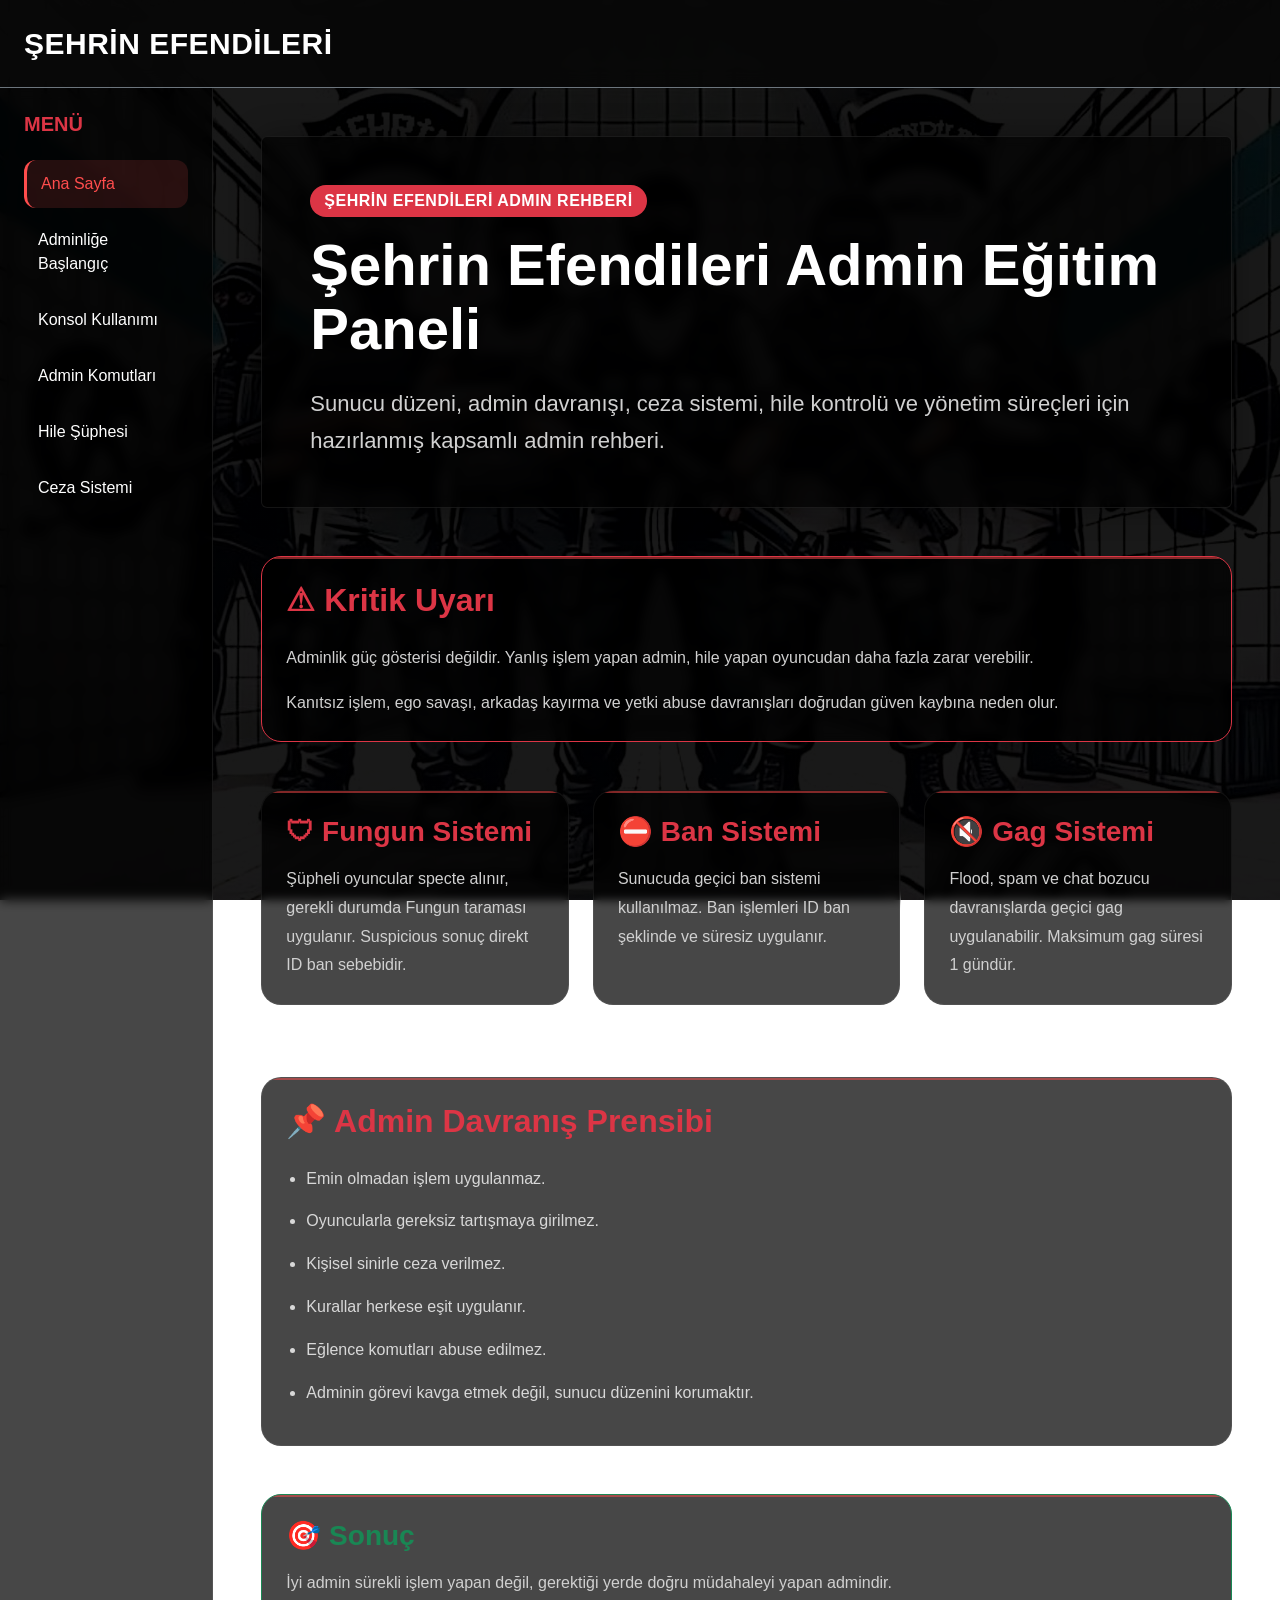
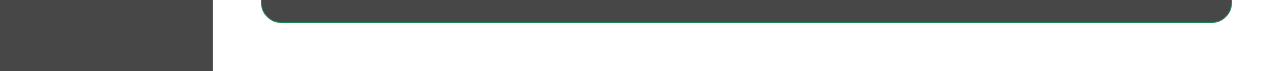
==== commit 1176f458: "Update index.html" ====
--- a/index.html
+++ b/index.html
@@ -1,274 +1,84 @@
 <!DOCTYPE html>
 <html lang="tr">
-
 <head>
-
     <meta charset="UTF-8">
-
-    <meta name="viewport"
-          content="width=device-width, initial-scale=1.0">
-
-    <title>
-        Şehrin Efendileri Admin Paneli
-    </title>
-
-    <!-- Bootstrap -->
-    <link href="https://cdn.jsdelivr.net/npm/bootstrap@5.3.3/dist/css/bootstrap.min.css"
-          rel="stylesheet">
-
-    <!-- CSS -->
-    <link rel="stylesheet"
-          href="assets/css/style.css">
-
+    <meta name="viewport" content="width=device-width, initial-scale=1.0">
+    <title>Şehrin Efendileri Admin Paneli</title>
+    <link href="https://cdn.jsdelivr.net/npm/bootstrap@5.3.3/dist/css/bootstrap.min.css" rel="stylesheet">
+    <link rel="stylesheet" href="assets/css/style.css">
 </head>
-
 <body>
-
-    <!-- Navbar -->
     <nav class="navbar navbar-dark bg-dark px-4 py-3 border-bottom border-secondary">
-
-        <span class="navbar-brand fw-bold">
-            ŞEHRİN EFENDİLERİ
-        </span>
-
+        <span class="navbar-brand fw-bold">ŞEHRİN EFENDİLERİ</span>
     </nav>
 
-    <!-- Ana Alan -->
     <div class="container-fluid">
-
         <div class="row">
-
-            <!-- Sidebar -->
             <div class="col-md-3 col-lg-2 sidebar p-4">
-
-                <h5 class="text-danger mb-4">
-                    MENÜ
-                </h5>
-
+                <h5 class="text-danger mb-4">MENÜ</h5>
                 <ul class="nav flex-column">
-
-                    <li class="nav-item mb-2">
-                        <a class="nav-link active-link"
-                           href="index.html">
-                            Ana Sayfa
-                        </a>
-                    </li>
-
-                    <li class="nav-item mb-2">
-                        <a class="nav-link text-white"
-                           href="pages/baslangic.html">
-                            Adminliğe Başlangıç
-                        </a>
-                    </li>
-
-                    <li class="nav-item mb-2">
-                        <a class="nav-link text-white"
-                           href="pages/konsol-kullanimi.html">
-                            Konsol Kullanımı
-                        </a>
-                    </li>
-
-                    <li class="nav-item mb-2">
-                        <a class="nav-link text-white"
-                           href="pages/admin-komutlari.html">
-                            Admin Komutları
-                        </a>
-                    </li>
-
-                    <li class="nav-item mb-2">
-                        <a class="nav-link text-white"
-                           href="pages/hile-suphesi.html">
-                            Hile Şüphesi
-                        </a>
-                    </li>
-
-                    <li class="nav-item mb-2">
-                        <a class="nav-link text-white"
-                           href="pages/ceza-sistemi.html">
-                            Ceza Sistemi
-                        </a>
-                    </li>
-
+                    <li class="nav-item mb-2"><a class="nav-link active-link" href="index.html#icerik">Ana Sayfa</a></li>
+                    <li class="nav-item mb-2"><a class="nav-link text-white" href="pages/baslangic.html#icerik">Adminliğe Başlangıç</a></li>
+                    <li class="nav-item mb-2"><a class="nav-link text-white" href="pages/konsol-kullanimi.html#icerik">Konsol Kullanımı</a></li>
+                    <li class="nav-item mb-2"><a class="nav-link text-white" href="pages/admin-komutlari.html#icerik">Admin Komutları</a></li>
+                    <li class="nav-item mb-2"><a class="nav-link text-white" href="pages/hile-suphesi.html#icerik">Hile Şüphesi</a></li>
+                    <li class="nav-item mb-2"><a class="nav-link text-white" href="pages/ceza-sistemi.html#icerik">Ceza Sistemi</a></li>
                 </ul>
-
             </div>
 
-            <!-- İçerik -->
-            <div class="col-md-9 col-lg-10 p-5">
-
-                <!-- Hero -->
+            <div id="icerik" class="col-md-9 col-lg-10 p-5">
                 <div class="hero-box p-5 rounded mb-5">
-
-                    <span class="badge bg-danger mb-3 fs-6">
-                        ŞEHRİN EFENDİLERİ ADMIN REHBERİ
-                    </span>
-
-                    <h1 class="fw-bold mb-4">
-                        Şehrin Efendileri Admin Eğitim Paneli
-                    </h1>
-
-                    <p class="lead mb-0">
-                        Sunucu düzeni, admin davranışı, ceza sistemi,
-                        hile kontrolü ve yönetim süreçleri için hazırlanmış
-                        kapsamlı admin rehberi.
-                    </p>
-
+                    <span class="badge bg-danger mb-3 fs-6">ŞEHRİN EFENDİLERİ ADMIN REHBERİ</span>
+                    <h1 class="fw-bold mb-4">Şehrin Efendileri Admin Eğitim Paneli</h1>
+                    <p class="lead mb-0">Sunucu düzeni, admin davranışı, ceza sistemi, hile kontrolü ve yönetim süreçleri için hazırlanmış kapsamlı admin rehberi.</p>
                 </div>
 
-                <!-- Kritik Uyarı -->
                 <div class="card custom-card p-4 mb-5 border border-danger">
-
-                    <h2 class="text-danger mb-4">
-                        ⚠ Kritik Uyarı
-                    </h2>
-
-                    <p>
-                        Adminlik güç gösterisi değildir.
-                        Yanlış işlem yapan admin,
-                        hile yapan oyuncudan daha fazla zarar verebilir.
-                    </p>
-
-                    <p class="mb-0">
-                        Kanıtsız işlem, ego savaşı,
-                        arkadaş kayırma ve yetki abuse davranışları
-                        doğrudan güven kaybına neden olur.
-                    </p>
-
+                    <h2 class="text-danger mb-4">⚠ Kritik Uyarı</h2>
+                    <p>Adminlik güç gösterisi değildir. Yanlış işlem yapan admin, hile yapan oyuncudan daha fazla zarar verebilir.</p>
+                    <p class="mb-0">Kanıtsız işlem, ego savaşı, arkadaş kayırma ve yetki abuse davranışları doğrudan güven kaybına neden olur.</p>
                 </div>
 
-                <!-- Temel Sistem -->
                 <div class="row mb-5">
-
-                    <!-- Fungun -->
                     <div class="col-lg-4 mb-4">
-
                         <div class="card custom-card h-100 p-4">
-
-                            <h3 class="mb-3 text-danger">
-                                🛡 Fungun Sistemi
-                            </h3>
-
-                            <p class="mb-0">
-                                Şüpheli oyuncular specte alınır,
-                                gerekli durumda Fungun taraması uygulanır.
-                                Suspicious sonuç direkt ID ban sebebidir.
-                            </p>
-
+                            <h3 class="mb-3 text-danger">🛡 Fungun Sistemi</h3>
+                            <p class="mb-0">Şüpheli oyuncular specte alınır, gerekli durumda Fungun taraması uygulanır. Suspicious sonuç direkt ID ban sebebidir.</p>
                         </div>
-
                     </div>
-
-                    <!-- Ban -->
                     <div class="col-lg-4 mb-4">
-
                         <div class="card custom-card h-100 p-4">
-
-                            <h3 class="mb-3 text-danger">
-                                ⛔ Ban Sistemi
-                            </h3>
-
-                            <p class="mb-0">
-                                Sunucuda geçici ban sistemi kullanılmaz.
-                                Ban işlemleri ID ban şeklinde ve süresiz uygulanır.
-                            </p>
-
+                            <h3 class="mb-3 text-danger">⛔ Ban Sistemi</h3>
+                            <p class="mb-0">Sunucuda geçici ban sistemi kullanılmaz. Ban işlemleri ID ban şeklinde ve süresiz uygulanır.</p>
                         </div>
-
                     </div>
-
-                    <!-- Gag -->
                     <div class="col-lg-4 mb-4">
-
                         <div class="card custom-card h-100 p-4">
-
-                            <h3 class="mb-3 text-danger">
-                                🔇 Gag Sistemi
-                            </h3>
-
-                            <p class="mb-0">
-                                Flood, spam ve chat bozucu davranışlarda
-                                geçici gag uygulanabilir.
-                                Maksimum gag süresi 1 gündür.
-                            </p>
-
+                            <h3 class="mb-3 text-danger">🔇 Gag Sistemi</h3>
+                            <p class="mb-0">Flood, spam ve chat bozucu davranışlarda geçici gag uygulanabilir. Maksimum gag süresi 1 gündür.</p>
                         </div>
-
                     </div>
-
                 </div>
 
-                <!-- Admin Davranışı -->
                 <div class="card custom-card p-4 mb-5">
-
-                    <h2 class="text-danger mb-4">
-                        📌 Admin Davranış Prensibi
-                    </h2>
-
+                    <h2 class="text-danger mb-4">📌 Admin Davranış Prensibi</h2>
                     <ul class="guide-list mb-0">
-
-                        <li>
-                            Emin olmadan işlem uygulanmaz.
-                        </li>
-
-                        <li>
-                            Oyuncularla gereksiz tartışmaya girilmez.
-                        </li>
-
-                        <li>
-                            Kişisel sinirle ceza verilmez.
-                        </li>
-
-                        <li>
-                            Kurallar herkese eşit uygulanır.
-                        </li>
-
-                        <li>
-                            Eğlence komutları abuse edilmez.
-                        </li>
-
-                        <li>
-                            Adminin görevi kavga etmek değil,
-                            sunucu düzenini korumaktır.
-                        </li>
-
+                        <li>Emin olmadan işlem uygulanmaz.</li>
+                        <li>Oyuncularla gereksiz tartışmaya girilmez.</li>
+                        <li>Kişisel sinirle ceza verilmez.</li>
+                        <li>Kurallar herkese eşit uygulanır.</li>
+                        <li>Eğlence komutları abuse edilmez.</li>
+                        <li>Adminin görevi kavga etmek değil, sunucu düzenini korumaktır.</li>
                     </ul>
-
                 </div>
 
-                <!-- Son Mesaj -->
                 <div class="card custom-card p-4 border border-success">
-
-                    <h3 class="text-success mb-3">
-                        🎯 Sonuç
-                    </h3>
-
-                    <p class="mb-0">
-                        İyi admin sürekli işlem yapan değil,
-                        gerektiği yerde doğru müdahaleyi yapan admindir.
-                    </p>
-
+                    <h3 class="text-success mb-3">🎯 Sonuç</h3>
+                    <p class="mb-0">İyi admin sürekli işlem yapan değil, gerektiği yerde doğru müdahaleyi yapan admindir.</p>
                 </div>
-
             </div>
-
         </div>
-
     </div>
-
-    <!-- Bootstrap JS -->
     <script src="https://cdn.jsdelivr.net/npm/bootstrap@5.3.3/dist/js/bootstrap.bundle.min.js"></script>
-
-    <!-- Sayfa Açılınca En Üste Çık -->
-    <script>
-
-        window.addEventListener("pageshow", function () {
-
-            window.scrollTo(0, 0);
-
-        });
-
-    </script>
-
 </body>
-
 </html>
--- a/assets/css/style.css
+++ b/assets/css/style.css
@@ -17,8 +17,8 @@
 
     background:
         linear-gradient(
-            rgba(0, 0, 0, 0.92),
-            rgba(0, 0, 0, 0.92)
+            rgba(0, 0, 0, 0.90),
+            rgba(0, 0, 0, 0.90)
         ),
         url('../img/background.jpg');
 
@@ -38,16 +38,25 @@
 ======================================================= */
 
 .navbar {
-    backdrop-filter: blur(8px);
-
-    background-color: rgba(10, 10, 10, 0.92) !important;
+    backdrop-filter: blur(10px);
+
+    background-color: rgba(8, 8, 8, 0.94) !important;
 
     border-bottom: 1px solid rgba(255, 255, 255, 0.08);
+
+    position: sticky;
+    top: 0;
+    z-index: 999;
 }
 
 .navbar-brand {
     font-size: 30px;
+
+    font-weight: 700;
+
     letter-spacing: 0.5px;
+
+    color: #ffffff !important;
 }
 
 /* =======================================================
@@ -55,11 +64,13 @@
 ======================================================= */
 
 .sidebar {
-    min-height: 100vh;
+    min-height: calc(100vh - 83px);
 
     background-color: rgba(0, 0, 0, 0.72);
 
     border-right: 1px solid rgba(255, 255, 255, 0.08);
+
+    backdrop-filter: blur(6px);
 }
 
 /* =======================================================
@@ -73,10 +84,13 @@
 
     border-radius: 12px;
 
-    font-size: 17px;
+    font-size: 16px;
     font-weight: 500;
 
-    transition: all 0.25s ease;
+    transition:
+        background-color 0.25s ease,
+        color 0.25s ease,
+        transform 0.25s ease;
 }
 
 .nav-link:hover {
@@ -108,23 +122,28 @@
 
     border: 1px solid rgba(255, 255, 255, 0.08);
 
-    border-radius: 18px;
-
-    backdrop-filter: blur(5px);
+    border-radius: 22px;
+
+    backdrop-filter: blur(6px);
 
     box-shadow:
-        0 0 25px rgba(0, 0, 0, 0.35);
+        0 0 30px rgba(0, 0, 0, 0.35);
 }
 
 .hero-box h1 {
     font-size: 58px;
+
     line-height: 1.1;
+
+    margin-bottom: 24px;
 }
 
 .hero-box .lead {
     font-size: 22px;
 
-    color: #cfcfcf;
+    line-height: 1.7;
+
+    color: #d0d0d0;
 }
 
 /* =======================================================
@@ -136,7 +155,7 @@
 
     border: 1px solid rgba(255, 255, 255, 0.06);
 
-    border-radius: 18px;
+    border-radius: 20px;
 
     color: #ffffff;
 
@@ -144,9 +163,12 @@
 
     position: relative;
 
-    transition: all 0.25s ease;
-
-    backdrop-filter: blur(4px);
+    transition:
+        transform 0.25s ease,
+        border-color 0.25s ease,
+        box-shadow 0.25s ease;
+
+    backdrop-filter: blur(5px);
 }
 
 .custom-card::before {
@@ -160,16 +182,16 @@
     width: 100%;
     height: 2px;
 
-    background: rgba(255, 77, 77, 0.45);
+    background: rgba(255, 77, 77, 0.50);
 }
 
 .custom-card:hover {
-    transform: translateY(-6px);
-
-    border-color: rgba(255, 77, 77, 0.55);
+    transform: translateY(-5px);
+
+    border-color: rgba(255, 77, 77, 0.45);
 
     box-shadow:
-        0 0 24px rgba(255, 77, 77, 0.14);
+        0 0 24px rgba(255, 77, 77, 0.12);
 }
 
 .custom-card h2,
@@ -187,17 +209,19 @@
 
     border: 1px solid rgba(255, 255, 255, 0.06);
 
-    border-radius: 14px;
+    border-radius: 16px;
 
     padding: 24px;
 
     margin-bottom: 24px;
 
-    transition: all 0.25s ease;
+    transition:
+        border-color 0.25s ease,
+        transform 0.25s ease;
 }
 
 .command-box:hover {
-    border-color: rgba(255, 77, 77, 0.45);
+    border-color: rgba(255, 77, 77, 0.35);
 
     transform: translateY(-2px);
 }
@@ -214,19 +238,20 @@
     border-radius: 30px;
 
     font-size: 13px;
+
     font-weight: bold;
 
     margin-bottom: 14px;
 }
 
 .console-command {
-    background-color: rgba(255, 77, 77, 0.18);
+    background-color: rgba(255, 77, 77, 0.16);
 
     color: #ff4d4d;
 }
 
 .chat-command {
-    background-color: rgba(0, 153, 255, 0.18);
+    background-color: rgba(0, 153, 255, 0.16);
 
     color: #4db8ff;
 }
@@ -242,7 +267,7 @@
 
     border: 1px solid rgba(255, 255, 255, 0.08);
 
-    border-radius: 10px;
+    border-radius: 12px;
 
     padding: 14px;
 
@@ -319,7 +344,7 @@
 
     color: #d8d8d8;
 
-    line-height: 1.7;
+    line-height: 1.8;
 }
 
 /* =======================================================
